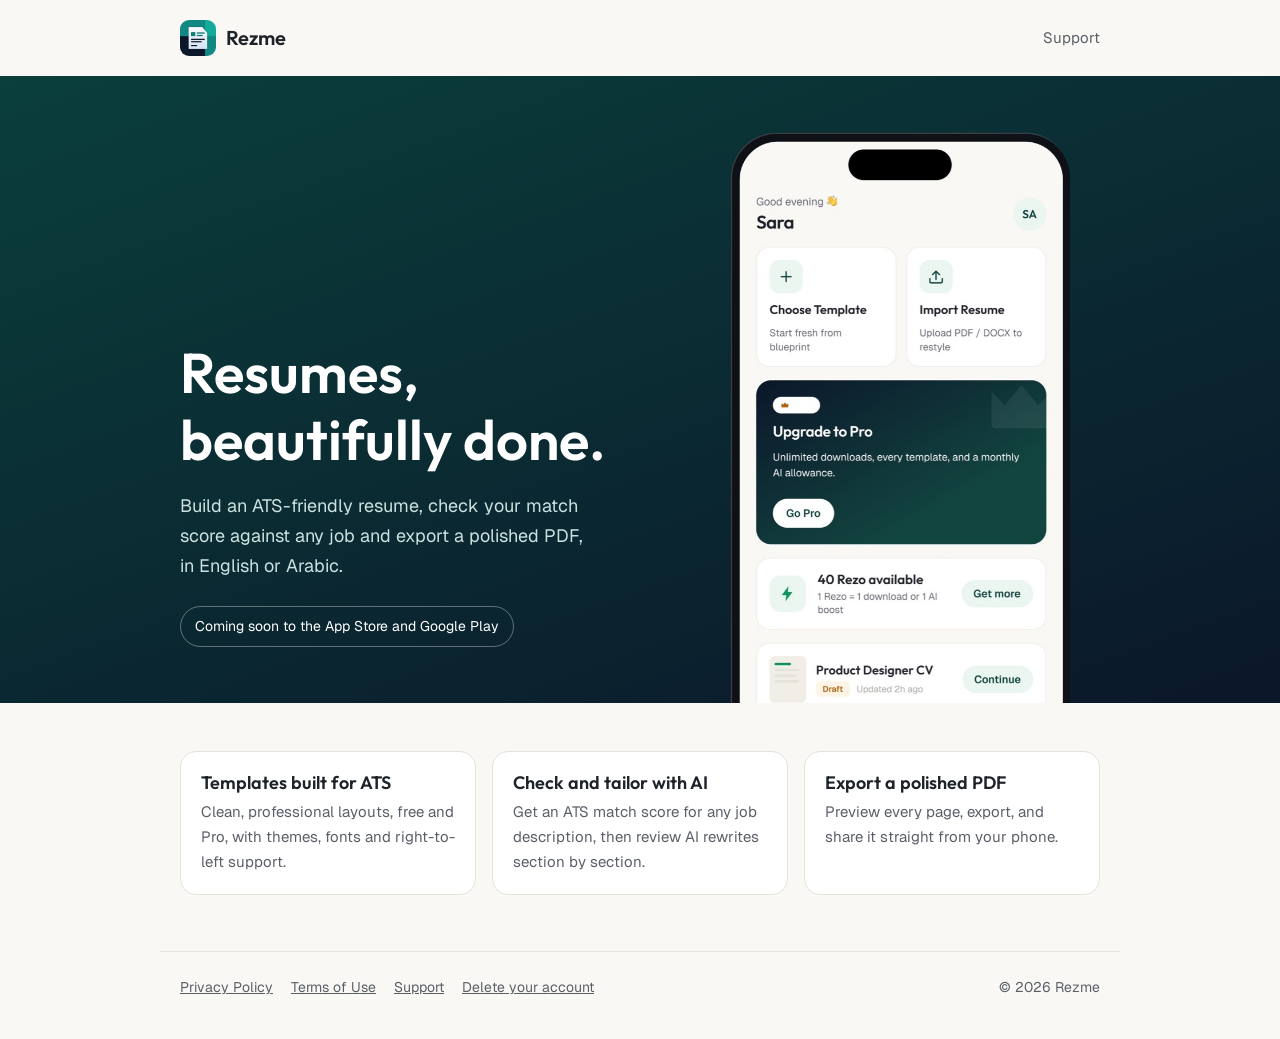
==== index.html @ bb6e1a0a "Rezme website: privacy, terms, support, account deletion Static pages for GitHub Pages at apprezme.c" ====
<!doctype html>
<html lang="en">
<head>
<meta charset="utf-8">
<meta name="viewport" content="width=device-width, initial-scale=1">
<title>Rezme — AI resume and CV builder</title>
<meta name="description" content="Build an ATS-friendly resume, check your match score and export a polished PDF.">
<link rel="icon" type="image/png" href="/assets/favicon.png">
<link rel="apple-touch-icon" href="/assets/apple-touch-icon.png">
<link rel="preconnect" href="https://fonts.googleapis.com">
<link rel="preconnect" href="https://fonts.gstatic.com" crossorigin>
<link rel="stylesheet" href="https://fonts.googleapis.com/css2?family=Geist:wght@400;500;600&family=Outfit:wght@600&display=swap">
<link rel="stylesheet" href="/assets/site.css">
</head>
<body>
<header class="top">
  <a class="brand" href="/"><img src="/assets/logo.png" alt="" width="36" height="36"><span>Rezme</span></a>
  <nav><a href="/support/">Support</a></nav>
</header>
<section class="hero">
  <div class="hero-inner">
    <div>
      <h1>Resumes, beautifully done.</h1>
      <p>Build an ATS-friendly resume, check your match score against any job and export a polished PDF, in English or Arabic.</p>
      <span class="soon">Coming soon to the App Store and Google Play</span>
    </div>
    <img src="/assets/screen-home.jpg" alt="The Rezme home screen on an iPhone" width="340">
  </div>
</section>
<section class="features">
  <div class="card">
    <h3>Templates built for ATS</h3>
    <p>Clean, professional layouts, free and Pro, with themes, fonts and right-to-left support.</p>
  </div>
  <div class="card">
    <h3>Check and tailor with AI</h3>
    <p>Get an ATS match score for any job description, then review AI rewrites section by section.</p>
  </div>
  <div class="card">
    <h3>Export a polished PDF</h3>
    <p>Preview every page, export, and share it straight from your phone.</p>
  </div>
</section>

<footer class="foot">
  <nav>
    <a href="/privacy/">Privacy Policy</a>
    <a href="/terms/">Terms of Use</a>
    <a href="/support/">Support</a>
    <a href="/delete-account/">Delete your account</a>
  </nav>
  <span>&copy; 2026 Rezme</span>
</footer>
</body>
</html>
---- assets/site.css ----
:root {
  --bg: #f9f8f5;
  --surface: #ffffff;
  --text: #1e2229;
  --muted: #5b6068;
  --border: #e5e2da;
  --primary: #124540;
  --link: #1f6b63;
  --hero-start: #0a3f3b;
  --hero-end: #0b172a;
  --on-hero: #ffffff;
  --on-hero-muted: #cde2e0;
}

@media (prefers-color-scheme: dark) {
  :root {
    --bg: #14171b;
    --surface: #1e2229;
    --text: #f9f8f5;
    --muted: #a7adb5;
    --border: #2b2f34;
    --primary: #93bdb9;
    --link: #93bdb9;
  }
}

* { box-sizing: border-box; }

html { -webkit-text-size-adjust: 100%; }

body {
  margin: 0;
  background: var(--bg);
  color: var(--text);
  font: 16px/1.65 "Geist", system-ui, -apple-system, "Segoe UI", Roboto, sans-serif;
}

a { color: var(--link); }
a:hover { text-decoration-thickness: 2px; }

h1, h2, h3 {
  font-family: "Outfit", "Geist", system-ui, sans-serif;
  font-weight: 600;
  line-height: 1.2;
  margin: 0;
}

/* Header and footer */
.top, .foot {
  max-width: 960px;
  margin: 0 auto;
  padding: 20px 20px;
  display: flex;
  align-items: center;
  justify-content: space-between;
  gap: 16px;
}
.brand {
  display: inline-flex;
  align-items: center;
  gap: 10px;
  color: var(--text);
  text-decoration: none;
  font: 600 20px/1 "Outfit", system-ui, sans-serif;
}
.brand img { border-radius: 9px; }
.top nav { display: flex; gap: 18px; font-size: 15px; }
.top nav a { color: var(--muted); text-decoration: none; }
.top nav a:hover { color: var(--text); }

.foot {
  border-top: 1px solid var(--border);
  margin-top: 56px;
  padding-top: 24px;
  padding-bottom: 40px;
  font-size: 14px;
  color: var(--muted);
  flex-wrap: wrap;
}
.foot nav { display: flex; flex-wrap: wrap; gap: 8px 18px; }
.foot a { color: var(--muted); }

/* Long-form pages */
.doc {
  max-width: 760px;
  margin: 0 auto;
  padding: 24px 20px 0;
}
.doc h1 { font-size: 36px; margin-bottom: 6px; }
.doc .updated { color: var(--muted); font-size: 14px; margin: 0 0 28px; }
.doc h2 { font-size: 22px; margin: 34px 0 10px; }
.doc p, .doc li { max-width: 68ch; }
.doc ul { padding-left: 22px; }
.doc li { margin: 6px 0; }
.note {
  background: var(--surface);
  border: 1px solid var(--border);
  border-radius: 14px;
  padding: 16px 18px;
  margin: 20px 0;
}
.note p { margin: 0; }

/* Home */
.hero {
  background: linear-gradient(160deg, var(--hero-start), var(--hero-end));
  color: var(--on-hero);
}
.hero-inner {
  max-width: 960px;
  margin: 0 auto;
  padding: 56px 20px 0;
  display: grid;
  grid-template-columns: 1.1fr 0.9fr;
  gap: 32px;
  align-items: end;
}
.hero h1 { font-size: clamp(36px, 6vw, 56px); }
.hero p { color: var(--on-hero-muted); font-size: 18px; max-width: 34ch; }
.hero .soon {
  display: inline-block;
  margin: 8px 0 56px;
  padding: 8px 14px;
  border: 1px solid rgba(255, 255, 255, 0.35);
  border-radius: 999px;
  font-size: 14px;
  color: var(--on-hero);
}
.hero img {
  width: 100%;
  max-width: 340px;
  justify-self: center;
  display: block;
  /* The phone's own corner radius, so no background shows at the corners. */
  border-radius: 13.4% 13.4% 0 0 / 8% 8% 0 0;
}

.features {
  max-width: 960px;
  margin: 0 auto;
  padding: 48px 20px 0;
  display: grid;
  grid-template-columns: repeat(3, 1fr);
  gap: 16px;
}
.card {
  background: var(--surface);
  border: 1px solid var(--border);
  border-radius: 16px;
  padding: 20px;
}
.card h3 { font-size: 18px; margin-bottom: 6px; }
.card p { margin: 0; color: var(--muted); font-size: 15px; }

@media (max-width: 760px) {
  .hero-inner { grid-template-columns: 1fr; padding-top: 40px; }
  .hero .soon { margin-bottom: 8px; }
  .hero img { max-width: 260px; }
  .features { grid-template-columns: 1fr; }
  .doc h1 { font-size: 30px; }
}
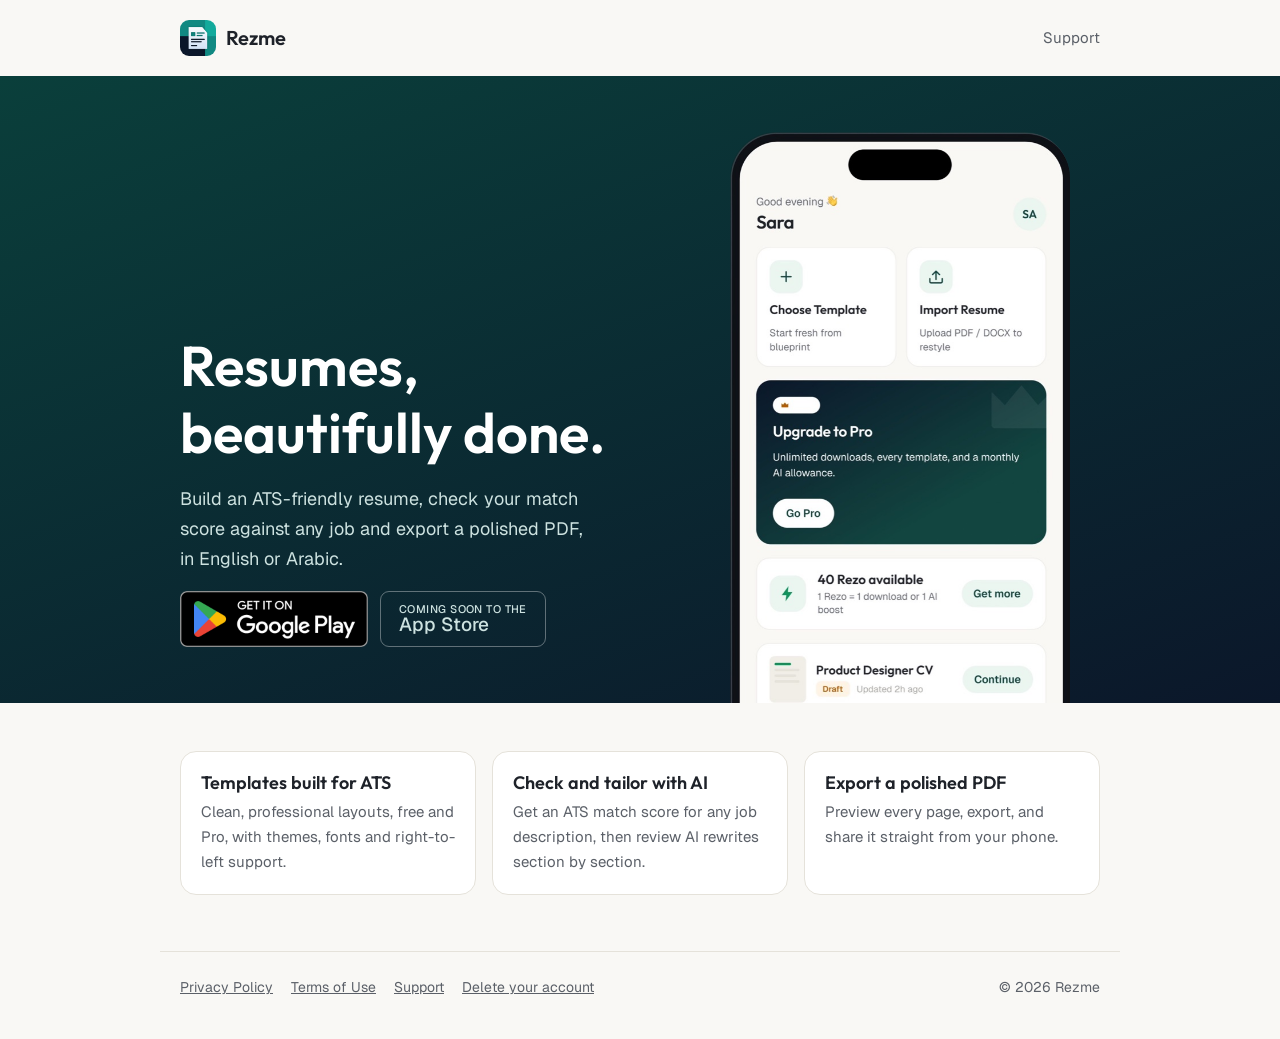
==== commit b2ac8f50: "Home: Google Play download badge, App Store coming soon The hero's "Coming soon to the App Store and" ====
--- a/index.html
+++ b/index.html
@@ -4,7 +4,7 @@
 <meta charset="utf-8">
 <meta name="viewport" content="width=device-width, initial-scale=1">
 <title>Rezme — AI resume and CV builder</title>
-<meta name="description" content="Build an ATS-friendly resume, check your match score and export a polished PDF.">
+<meta name="description" content="Build an ATS-friendly resume, check your match score and export a polished PDF. Get Rezme on Google Play; the iPhone app is coming soon.">
 <link rel="icon" type="image/png" href="/assets/favicon.png">
 <link rel="apple-touch-icon" href="/assets/apple-touch-icon.png">
 <link rel="preconnect" href="https://fonts.googleapis.com">
@@ -22,9 +22,12 @@
     <div>
       <h1>Resumes, beautifully done.</h1>
       <p>Build an ATS-friendly resume, check your match score against any job and export a polished PDF, in English or Arabic.</p>
-      <span class="soon">Coming soon to the App Store and Google Play</span>
+      <div class="stores">
+        <a class="store-badge" href="https://play.google.com/store/apps/details?id=click.profilein.profile_in"><img src="/assets/google-play-badge.png" alt="Get it on Google Play" width="188" height="56"></a>
+        <span class="store-soon"><small>Coming soon to the</small>App Store</span>
+      </div>
     </div>
-    <img src="/assets/screen-home.jpg" alt="The Rezme home screen on an iPhone" width="340">
+    <img class="shot" src="/assets/screen-home.jpg" alt="The Rezme home screen on an iPhone" width="340">
   </div>
 </section>
 <section class="features">
--- a/assets/site.css
+++ b/assets/site.css
@@ -117,16 +117,31 @@
 }
 .hero h1 { font-size: clamp(36px, 6vw, 56px); }
 .hero p { color: var(--on-hero-muted); font-size: 18px; max-width: 34ch; }
-.hero .soon {
-  display: inline-block;
+.stores {
+  display: flex;
+  flex-wrap: wrap;
+  align-items: center;
+  gap: 12px;
   margin: 8px 0 56px;
-  padding: 8px 14px;
+}
+/* Google's official badge, transparent padding trimmed; the gap keeps its clear space. */
+.store-badge { display: block; border-radius: 9px; }
+.store-badge img { display: block; width: auto; height: 56px; }
+.store-badge:focus-visible { outline: 2px solid var(--on-hero); outline-offset: 3px; }
+/* Not a link: Apple's badge may only point at an app that is on the App Store. */
+.store-soon {
+  display: inline-flex;
+  flex-direction: column;
+  justify-content: center;
+  height: 56px;
+  padding: 0 18px;
   border: 1px solid rgba(255, 255, 255, 0.35);
-  border-radius: 999px;
-  font-size: 14px;
-  color: var(--on-hero);
+  border-radius: 9px;
+  font: 500 19px/1.1 "Geist", system-ui, sans-serif;
+  color: var(--on-hero-muted);
 }
-.hero img {
+.store-soon small { font-size: 11px; letter-spacing: 0.04em; text-transform: uppercase; }
+.hero .shot {
   width: 100%;
   max-width: 340px;
   justify-self: center;
@@ -154,8 +169,10 @@
 
 @media (max-width: 760px) {
   .hero-inner { grid-template-columns: 1fr; padding-top: 40px; }
-  .hero .soon { margin-bottom: 8px; }
-  .hero img { max-width: 260px; }
+  .stores { margin-bottom: 8px; gap: 10px; }
+  .store-badge img { height: 48px; }
+  .store-soon { height: 48px; padding: 0 14px; font-size: 17px; }
+  .hero .shot { max-width: 260px; }
   .features { grid-template-columns: 1fr; }
   .doc h1 { font-size: 30px; }
 }
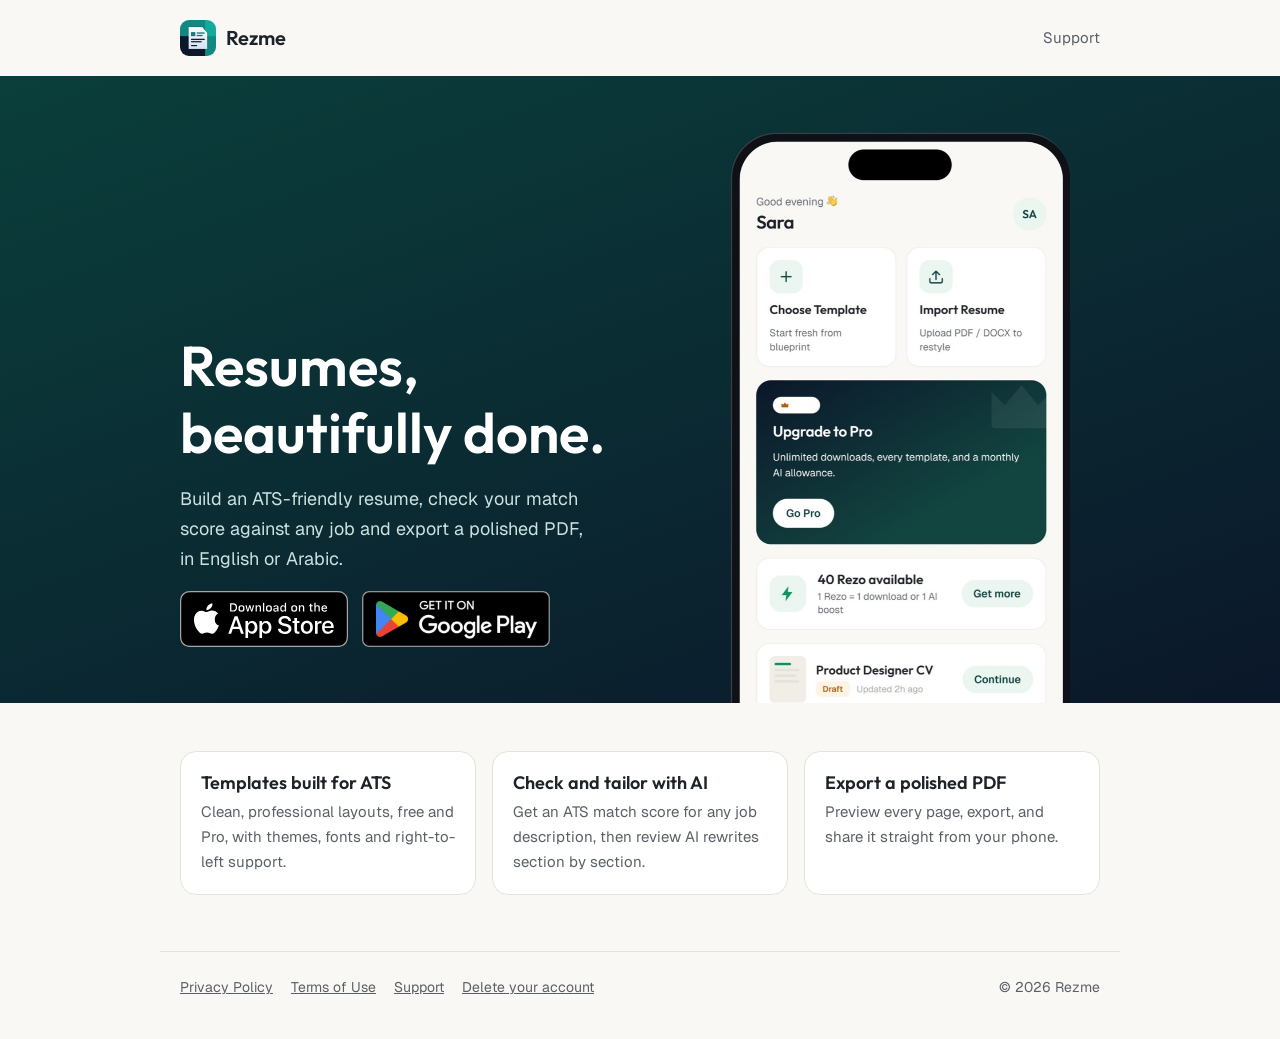
==== commit 7759cc84: "Home and download pages: App Store badge, the iPhone app is live Replaces the "Coming soon to the Ap" ====
--- a/index.html
+++ b/index.html
@@ -4,7 +4,7 @@
 <meta charset="utf-8">
 <meta name="viewport" content="width=device-width, initial-scale=1">
 <title>Rezme — AI resume and CV builder</title>
-<meta name="description" content="Build an ATS-friendly resume, check your match score and export a polished PDF. Get Rezme on Google Play; the iPhone app is coming soon.">
+<meta name="description" content="Build an ATS-friendly resume, check your match score and export a polished PDF. Get Rezme on the App Store and Google Play.">
 <link rel="icon" type="image/png" href="/assets/favicon.png">
 <link rel="apple-touch-icon" href="/assets/apple-touch-icon.png">
 <link rel="preconnect" href="https://fonts.googleapis.com">
@@ -23,8 +23,8 @@
       <h1>Resumes, beautifully done.</h1>
       <p>Build an ATS-friendly resume, check your match score against any job and export a polished PDF, in English or Arabic.</p>
       <div class="stores">
+        <a class="store-badge" href="https://apps.apple.com/app/rezme-ai-resume-cv-builder/id6544801899"><img src="/assets/app-store-badge.svg" alt="Download on the App Store" width="168" height="56"></a>
         <a class="store-badge" href="https://play.google.com/store/apps/details?id=click.profilein.profile_in"><img src="/assets/google-play-badge.png" alt="Get it on Google Play" width="188" height="56"></a>
-        <span class="store-soon"><small>Coming soon to the</small>App Store</span>
       </div>
     </div>
     <img class="shot" src="/assets/screen-home.jpg" alt="The Rezme home screen on an iPhone" width="340">
--- a/assets/site.css
+++ b/assets/site.css
@@ -116,31 +116,29 @@
   align-items: end;
 }
 .hero h1 { font-size: clamp(36px, 6vw, 56px); }
+.hero .hero-ar {
+  margin: 0 0 10px;
+  max-width: none;
+  font: 700 clamp(26px, 4vw, 34px)/1.3 "Almarai", system-ui, sans-serif;
+  color: var(--on-hero);
+  text-align: left;
+}
 .hero p { color: var(--on-hero-muted); font-size: 18px; max-width: 34ch; }
 .stores {
   display: flex;
   flex-wrap: wrap;
   align-items: center;
-  gap: 12px;
+  gap: 14px;
   margin: 8px 0 56px;
 }
-/* Google's official badge, transparent padding trimmed; the gap keeps its clear space. */
+/*
+ * The stores' official badges, unmodified (Google's with its transparent padding trimmed).
+ * Apple's rules: its badge comes first, and clear space is a quarter of the badge height,
+ * which the gap keeps.
+ */
 .store-badge { display: block; border-radius: 9px; }
 .store-badge img { display: block; width: auto; height: 56px; }
 .store-badge:focus-visible { outline: 2px solid var(--on-hero); outline-offset: 3px; }
-/* Not a link: Apple's badge may only point at an app that is on the App Store. */
-.store-soon {
-  display: inline-flex;
-  flex-direction: column;
-  justify-content: center;
-  height: 56px;
-  padding: 0 18px;
-  border: 1px solid rgba(255, 255, 255, 0.35);
-  border-radius: 9px;
-  font: 500 19px/1.1 "Geist", system-ui, sans-serif;
-  color: var(--on-hero-muted);
-}
-.store-soon small { font-size: 11px; letter-spacing: 0.04em; text-transform: uppercase; }
 .hero .shot {
   width: 100%;
   max-width: 340px;
@@ -169,9 +167,8 @@
 
 @media (max-width: 760px) {
   .hero-inner { grid-template-columns: 1fr; padding-top: 40px; }
-  .stores { margin-bottom: 8px; gap: 10px; }
+  .stores { margin-bottom: 8px; gap: 12px; }
   .store-badge img { height: 48px; }
-  .store-soon { height: 48px; padding: 0 14px; font-size: 17px; }
   .hero .shot { max-width: 260px; }
   .features { grid-template-columns: 1fr; }
   .doc h1 { font-size: 30px; }
